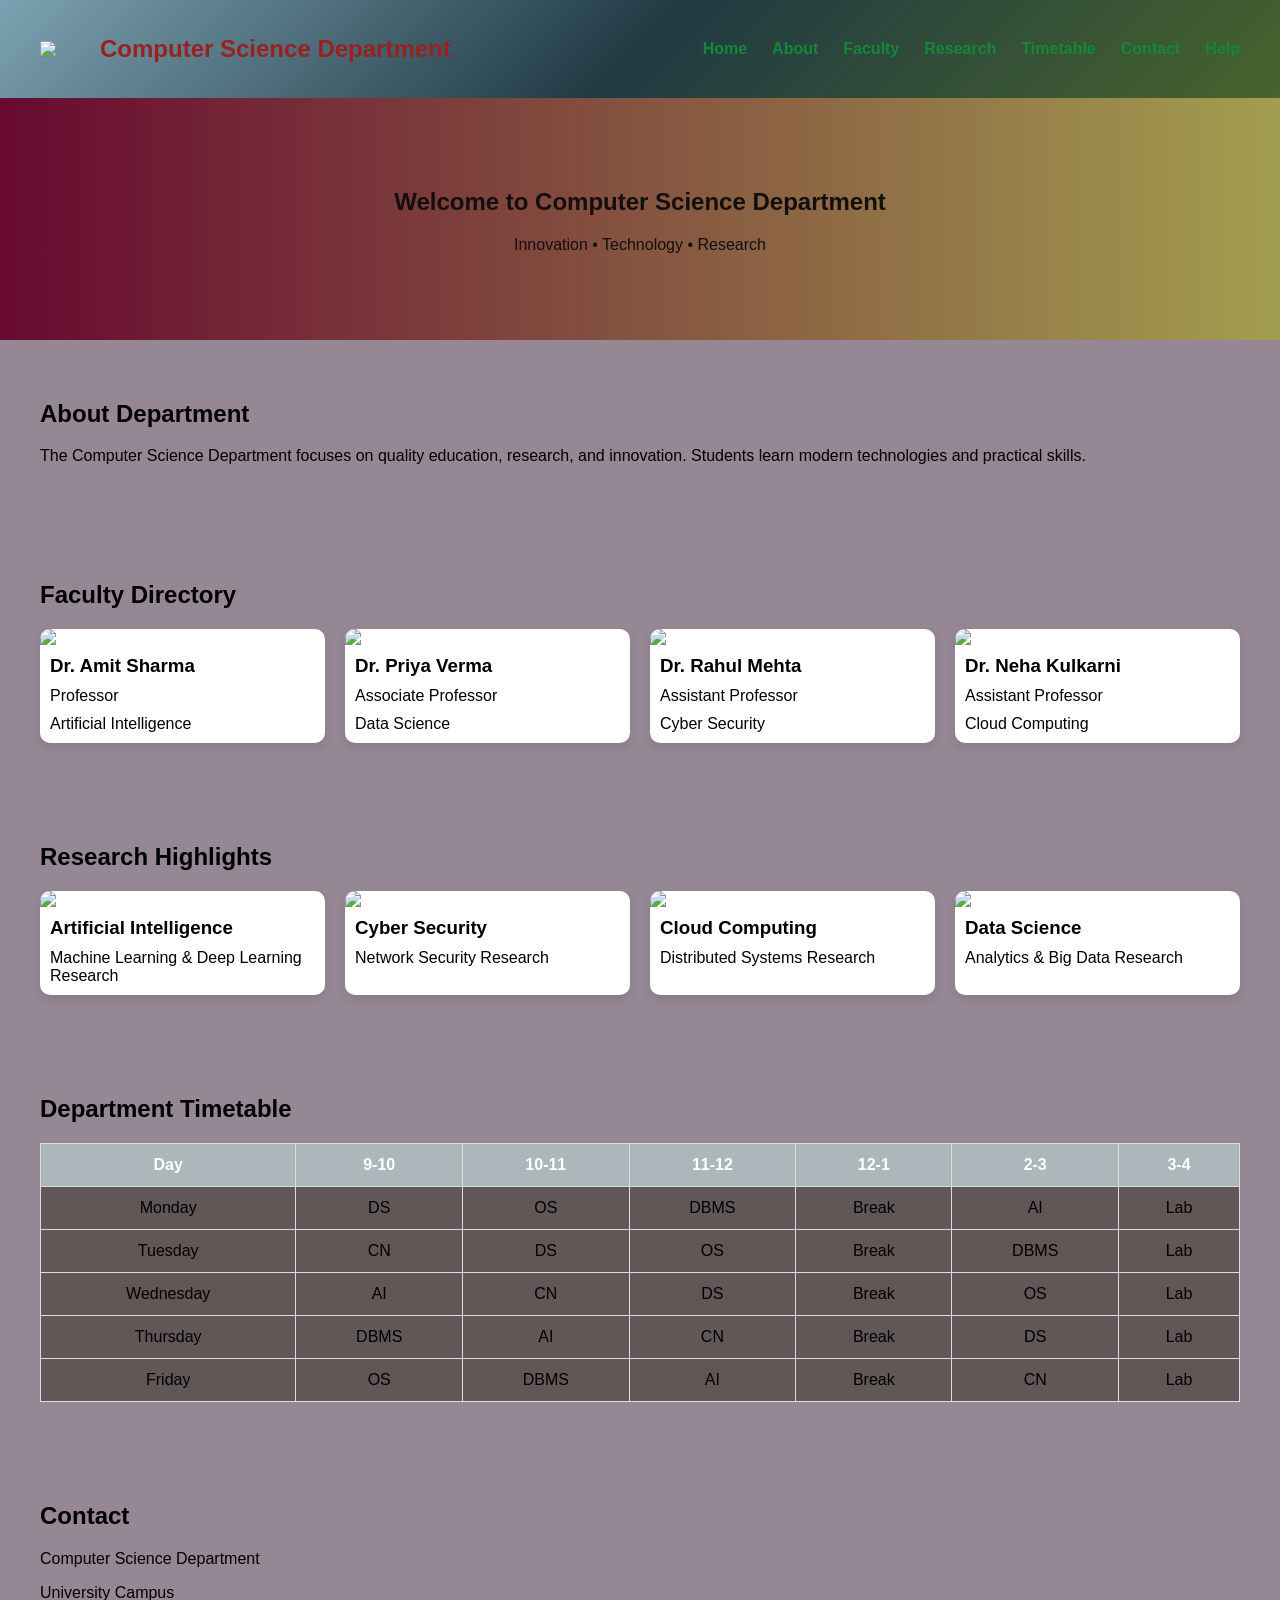
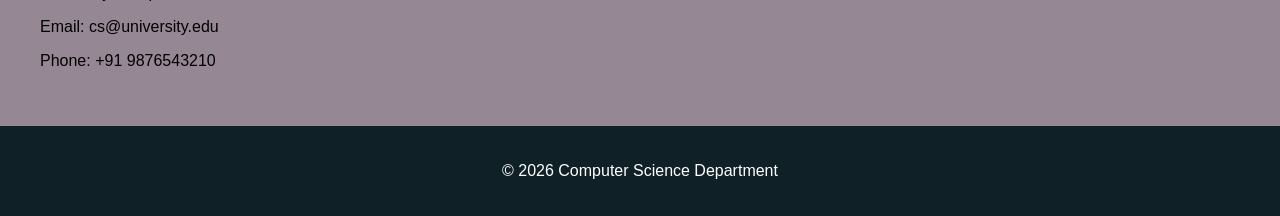
==== experiential.html @ 4ec0f90a "make a cse department website" ====
<!DOCTYPE html>
<html lang="en">

<head>
<meta charset="UTF-8">
<meta name="viewport" content="width=device-width, initial-scale=1.0">
<title>Computer Science Department</title>
<link rel="stylesheet" href="style.css">
</head>

<body>

<header class="header">

<div class="logo">
<img src="https://cdn-icons-png.flaticon.com/512/3135/3135755.png">
<h2>Computer Science Department</h2>
</div>

<nav class="navbar">
<ul>
<li><a href="#home">Home</a></li>
<li><a href="#about">About</a></li>
<li><a href="#faculty">Faculty</a></li>
<li><a href="#research">Research</a></li>
<li><a href="#timetable">Timetable</a></li>
<li><a href="#contact">Contact</a></li>
<li><a href="#contact">Help</a></li>
</ul>
</nav>

</header>

<section class="hero" id="home">
<h1>Welcome to Computer Science Department</h1>
<p>Innovation • Technology • Research</p>
</section>

<section id="about">
<h2>About Department</h2>
<p>The Computer Science Department focuses on quality education, research, and innovation. Students learn modern technologies and practical skills.</p>
</section>

<section id="faculty">

<h2>Faculty Directory</h2>

<div class="card-container">

<div class="card">
<img src="https://encrypted-tbn0.gstatic.com/images?q=tbn:ANd9GcR1TeqhVVmmTycRITb6mKWR4IgjsB3_jpi8Ow&s">
<h3>Dr. Amit Sharma</h3>
<p>Professor</p>
<p>Artificial Intelligence</p>
</div>

<div class="card">
<img src="https://images.unsplash.com/photo-1607746882042-944635dfe10e">
<h3>Dr. Priya Verma</h3>
<p>Associate Professor</p>
<p>Data Science</p>
</div>

<div class="card">
<img src="https://img.freepik.com/free-photo/portrait-confident-senior-businessman-office_1262-2396.jpg?semt=ais_hybrid&w=740&q=80">
<h3>Dr. Rahul Mehta</h3>
<p>Assistant Professor</p>
<p>Cyber Security</p>
</div>

<div class="card">
<img src="https://www.shutterstock.com/image-photo/mature-female-professor-standing-college-260nw-2505143617.jpg">
<h3>Dr. Neha Kulkarni</h3>
<p>Assistant Professor</p>
<p>Cloud Computing</p>
</div>

</div>

</section>

<section id="research">

<h2>Research Highlights</h2>

<div class="card-container">

<div class="card">
<img src="https://images.unsplash.com/photo-1555949963-aa79dcee981c">
<h3>Artificial Intelligence</h3>
<p>Machine Learning & Deep Learning Research</p>
</div>

<div class="card">
<img src="https://images.unsplash.com/photo-1550751827-4bd374c3f58b">
<h3>Cyber Security</h3>
<p>Network Security Research</p>
</div>

<div class="card">
<img src="https://images.unsplash.com/photo-1451187580459-43490279c0fa">
<h3>Cloud Computing</h3>
<p>Distributed Systems Research</p>
</div>

<div class="card">
<img src="https://images.unsplash.com/photo-1551288049-bebda4e38f71">
<h3>Data Science</h3>
<p>Analytics & Big Data Research</p>
</div>

</div>

</section>

<section id="timetable">

<h2>Department Timetable</h2>

<div class="table-container">

<table>

<tr>
<th>Day</th>
<th>9-10</th>
<th>10-11</th>
<th>11-12</th>
<th>12-1</th>
<th>2-3</th>
<th>3-4</th>
</tr>

<tr>
<td>Monday</td>
<td>DS</td>
<td>OS</td>
<td>DBMS</td>
<td>Break</td>
<td>AI</td>
<td>Lab</td>
</tr>

<tr>
<td>Tuesday</td>
<td>CN</td>
<td>DS</td>
<td>OS</td>
<td>Break</td>
<td>DBMS</td>
<td>Lab</td>
</tr>

<tr>
<td>Wednesday</td>
<td>AI</td>
<td>CN</td>
<td>DS</td>
<td>Break</td>
<td>OS</td>
<td>Lab</td>
</tr>

<tr>
<td>Thursday</td>
<td>DBMS</td>
<td>AI</td>
<td>CN</td>
<td>Break</td>
<td>DS</td>
<td>Lab</td>
</tr>

<tr>
<td>Friday</td>
<td>OS</td>
<td>DBMS</td>
<td>AI</td>
<td>Break</td>
<td>CN</td>
<td>Lab</td>
</tr>

</table>

</div>

</section>

<section id="contact">

<h2>Contact</h2>

<p>Computer Science Department</p>
<p>University Campus</p>
<p>Email: cs@university.edu</p>
<p>Phone: +91 9876543210</p>

</section>

<footer>

<p>© 2026 Computer Science Department</p>

</footer>

</body>

</html>
---- style.css ----
body {
    margin: 0;
    font-family: Arial, sans-serif;
    background-color: #968794;
}

.header {
    display: flex;
    justify-content: space-between;
    align-items: center;
    padding: 15px 40px;
    background: linear-gradient(135deg, #7ca2b3, #203a43, #47642c);
    color: rgb(153, 34, 30);
    position: sticky;
    top: 0;
    z-index: 1000;
}

.logo {
    display: flex;
    align-items: center;
    gap: 10px;
}

.logo img {
    width: 50px;
    height: auto;
}

.navbar ul {
    display: flex;
    list-style: none;
}

.navbar ul li {
    margin-left: 25px;
}

.navbar ul li a {
    color: rgb(20, 136, 55);
    text-decoration: none;
    font-weight: bold;
    transition: .3s;
}

.navbar ul li a:hover {
    color: #7a7812;
}

.hero {
    background: linear-gradient(to right, #680a31, #a39e4f);
    color: rgb(19, 15, 15);
    text-align: center;
    padding: 70px;
}

section {
    padding: 40px;
}

.card-container {
    display: grid;
    grid-template-columns: repeat(auto-fit, minmax(250px, 1fr));
    gap: 20px;
}

.card {
    background: rgb(255, 255, 255);
    border-radius: 10px;
    box-shadow: 0 4px 10px rgba(0, 0, 0, 0.1);
    overflow: hidden;
    transition: .3s;
    display: flex;
    flex-direction: column;
    height: 100%;
}

.card h3 {
    padding: 10px;
    margin: 0;
}

.card p {
    padding: 0 10px 10px;
    margin: 0;
}

table {
    width: 100%;
    border-collapse: collapse;
    background: rgb(97, 87, 87);
}

th {
    background: #acb7bb;
    color: white;
}

th,
 td {
    padding: 12px;
    border: 1px solid #dddddd;
    text-align: center;
}

footer {
    background: #0f2027;
    color: rgb(255, 255, 255);
    text-align: center;
    padding: 20px;
}

.table-container {
    overflow-x: auto;
}

@media (max-width: 768px) {
    .header {
        flex-direction: column;
    }
    .navbar ul {
        flex-direction: column;
    }
    .navbar ul li {
        margin: 10px 0;
    }
}
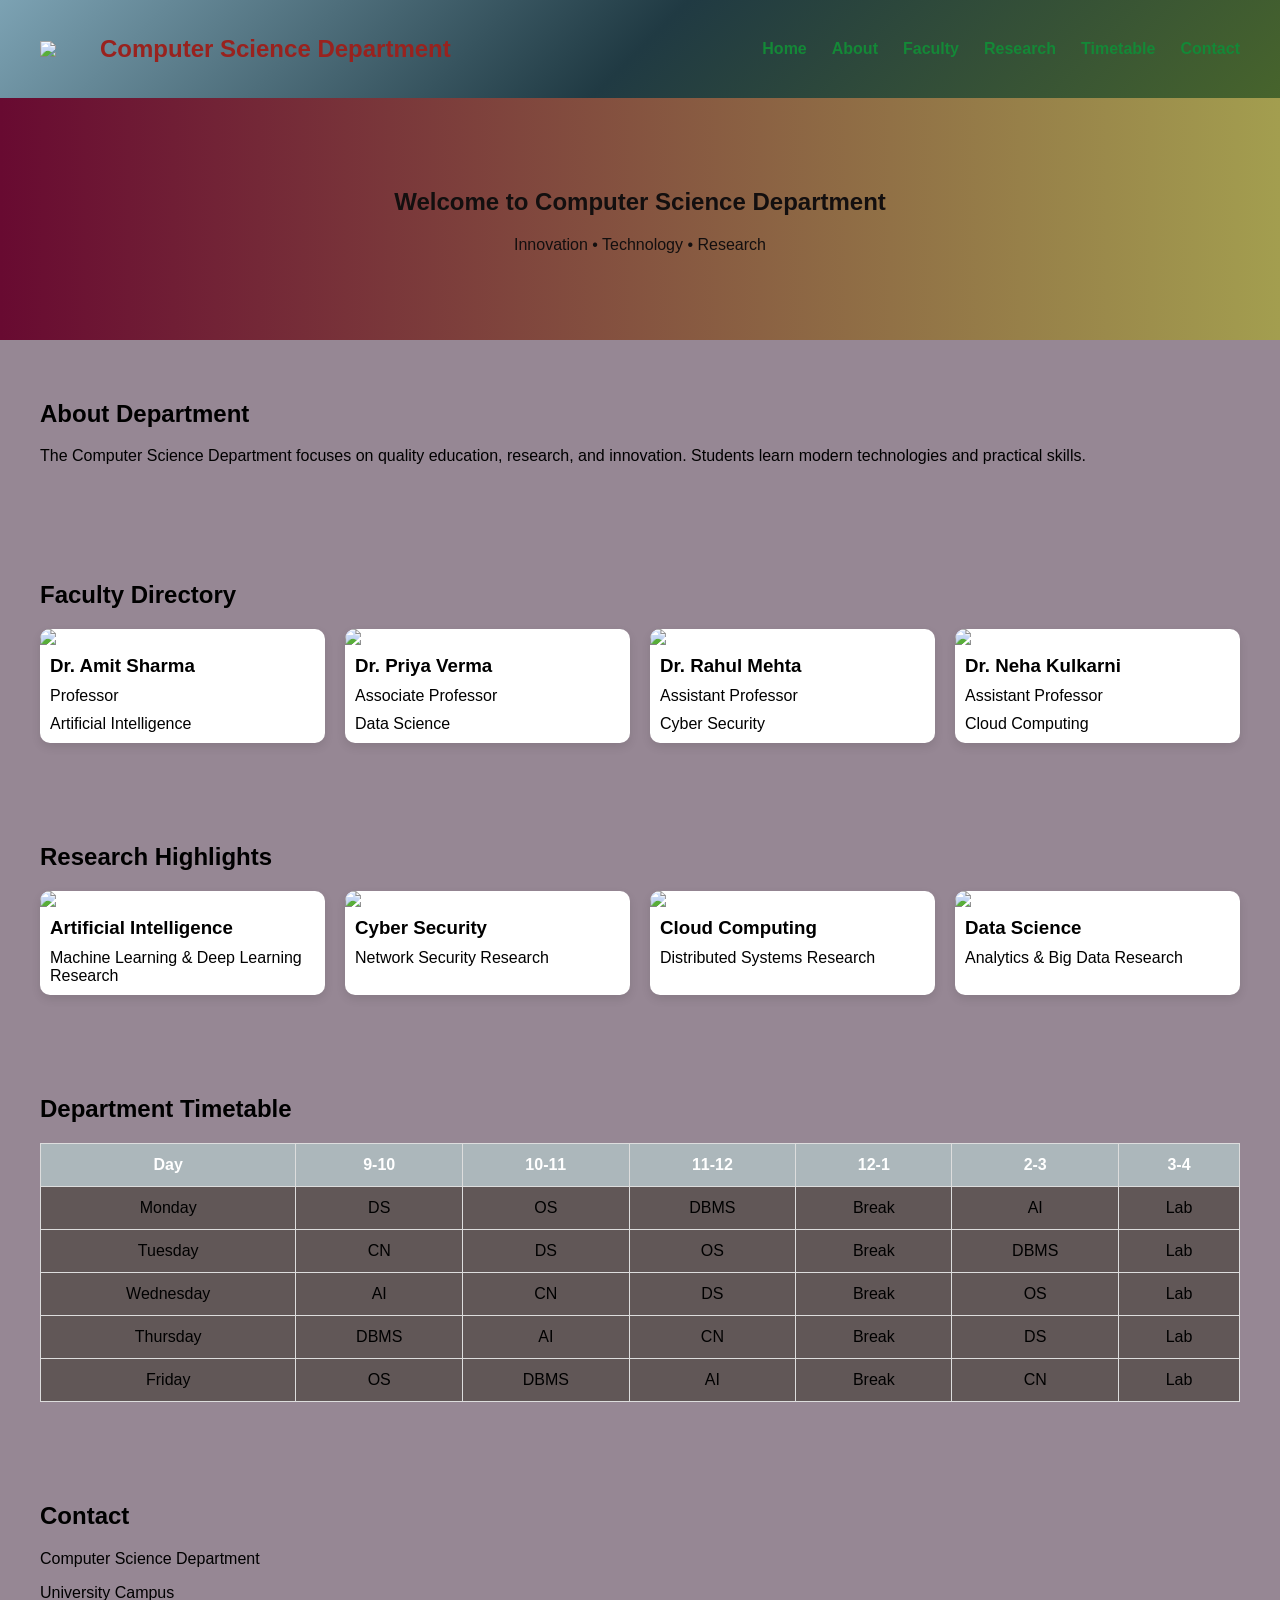
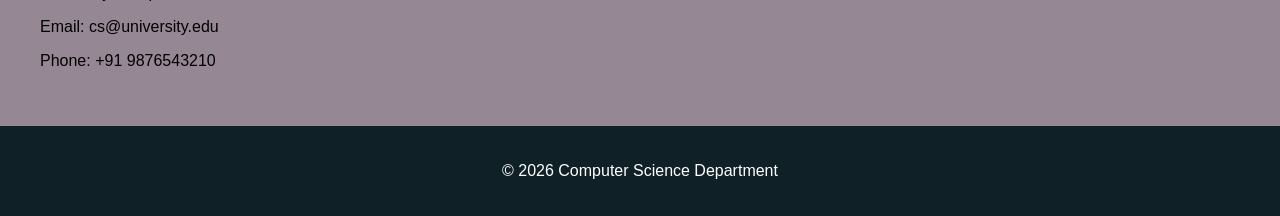
==== commit e4f71df1: "change the bgcolor" ====
--- a/experiential.html
+++ b/experiential.html
@@ -25,7 +25,7 @@
 <li><a href="#research">Research</a></li>
 <li><a href="#timetable">Timetable</a></li>
 <li><a href="#contact">Contact</a></li>
-<li><a href="#contact">Help</a></li>
+
 </ul>
 </nav>
 
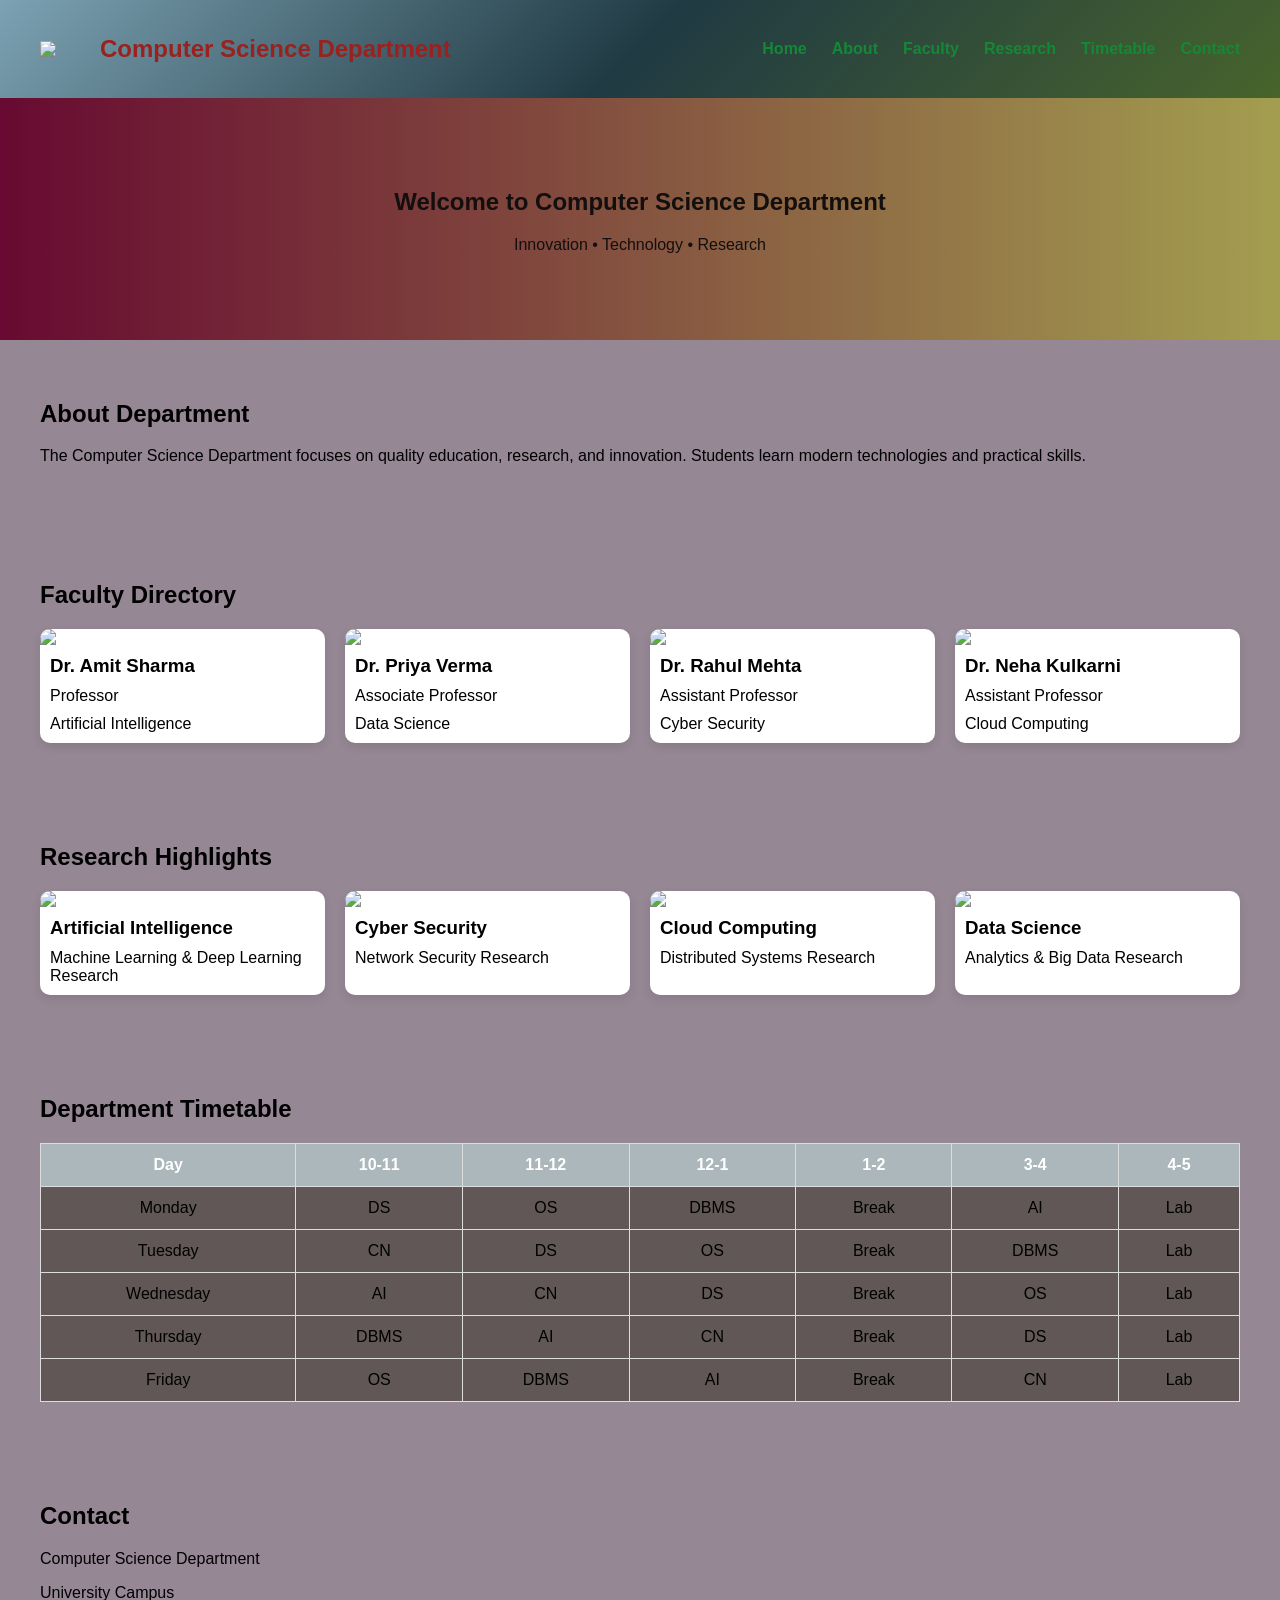
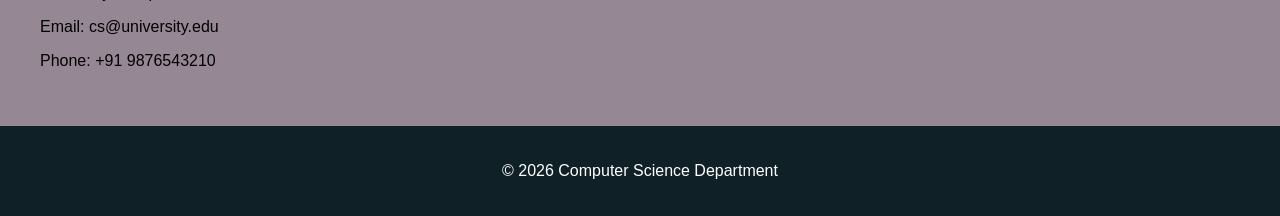
==== commit eceb070a: "change the time table" ====
--- a/experiential.html
+++ b/experiential.html
@@ -123,12 +123,12 @@
 
 <tr>
 <th>Day</th>
-<th>9-10</th>
 <th>10-11</th>
 <th>11-12</th>
 <th>12-1</th>
-<th>2-3</th>
+<th>1-2</th>
 <th>3-4</th>
+<th>4-5</th>
 </tr>
 
 <tr>
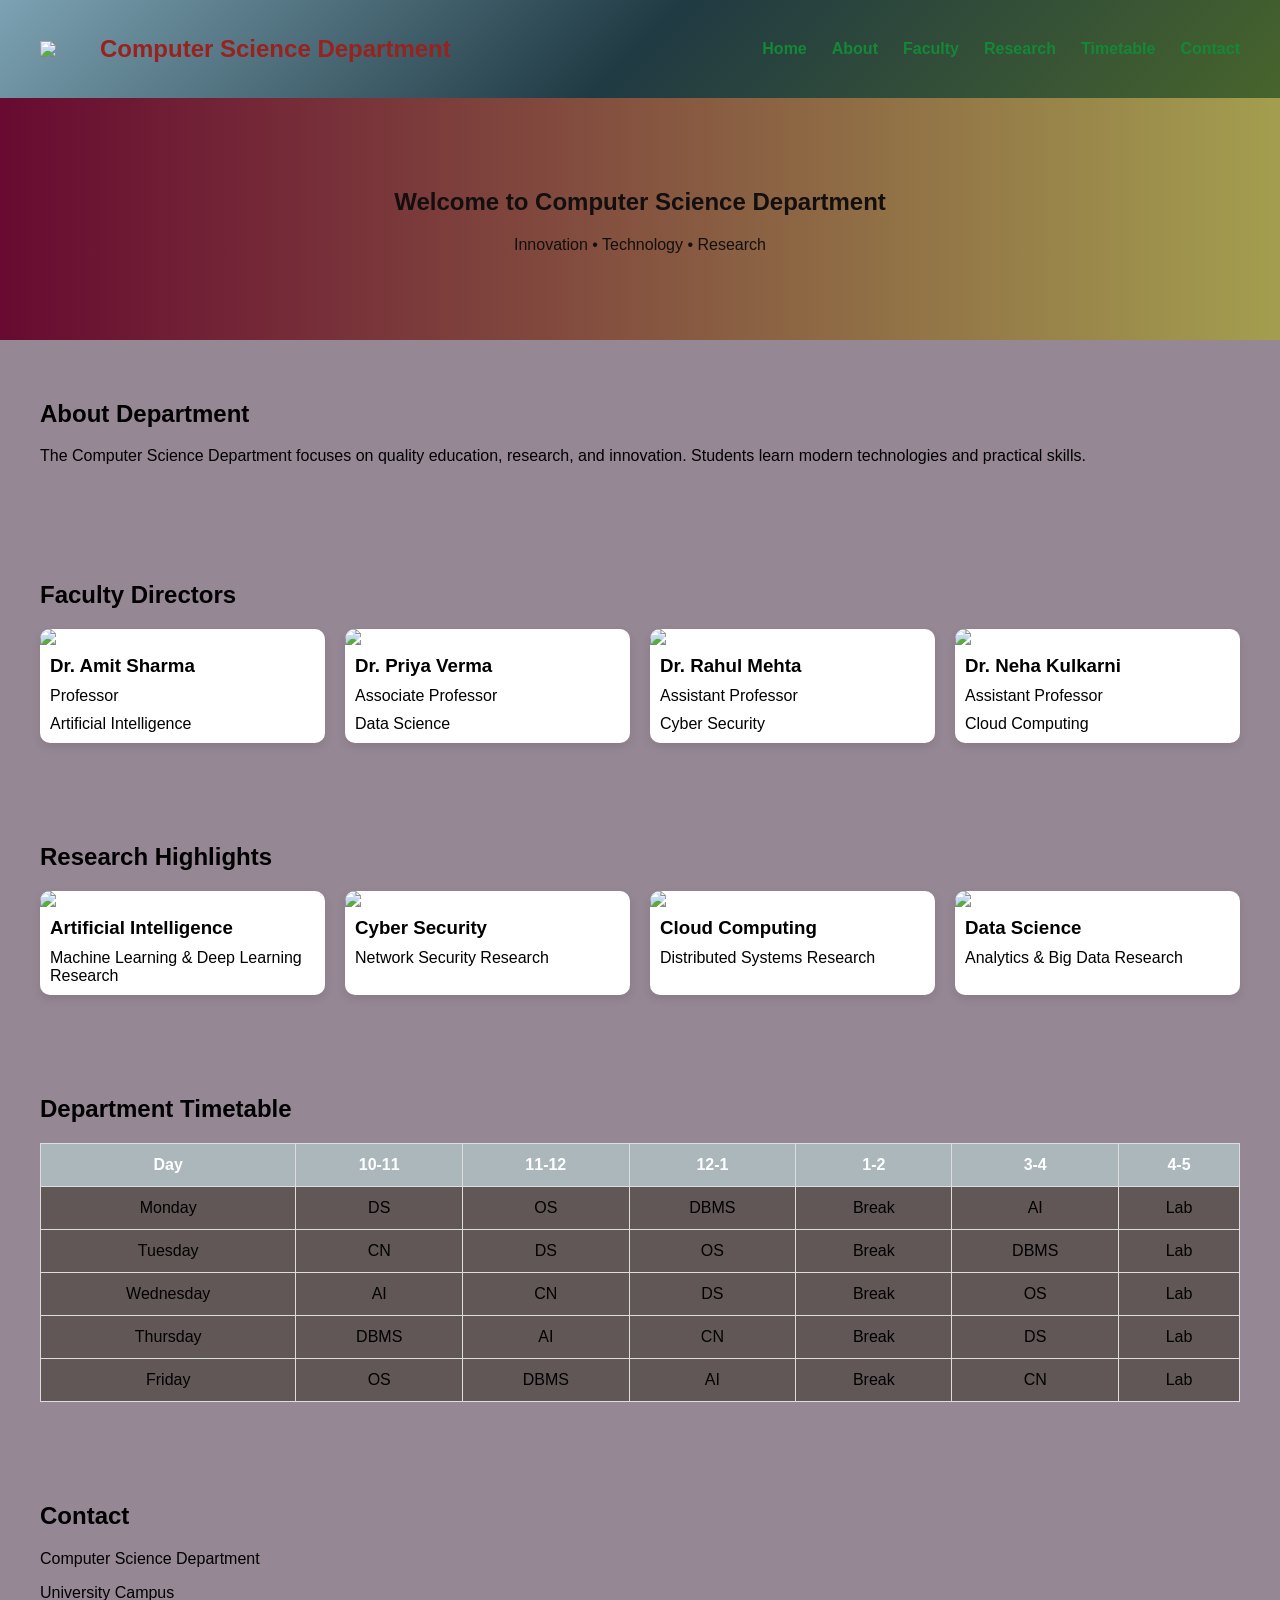
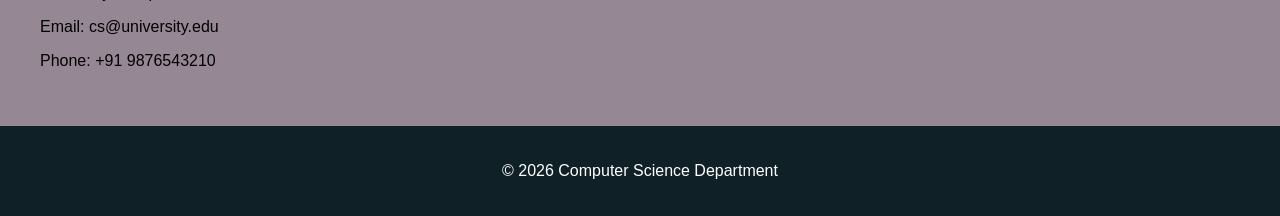
==== commit e34e3c54: "Heading change" ====
--- a/experiential.html
+++ b/experiential.html
@@ -4,7 +4,7 @@
 <head>
 <meta charset="UTF-8">
 <meta name="viewport" content="width=device-width, initial-scale=1.0">
-<title>Computer Science Department</title>
+<title>Experiential Learning</title>
 <link rel="stylesheet" href="style.css">
 </head>
 
@@ -43,7 +43,7 @@
 
 <section id="faculty">
 
-<h2>Faculty Directory</h2>
+<h2>Faculty Directors</h2>
 
 <div class="card-container">
 
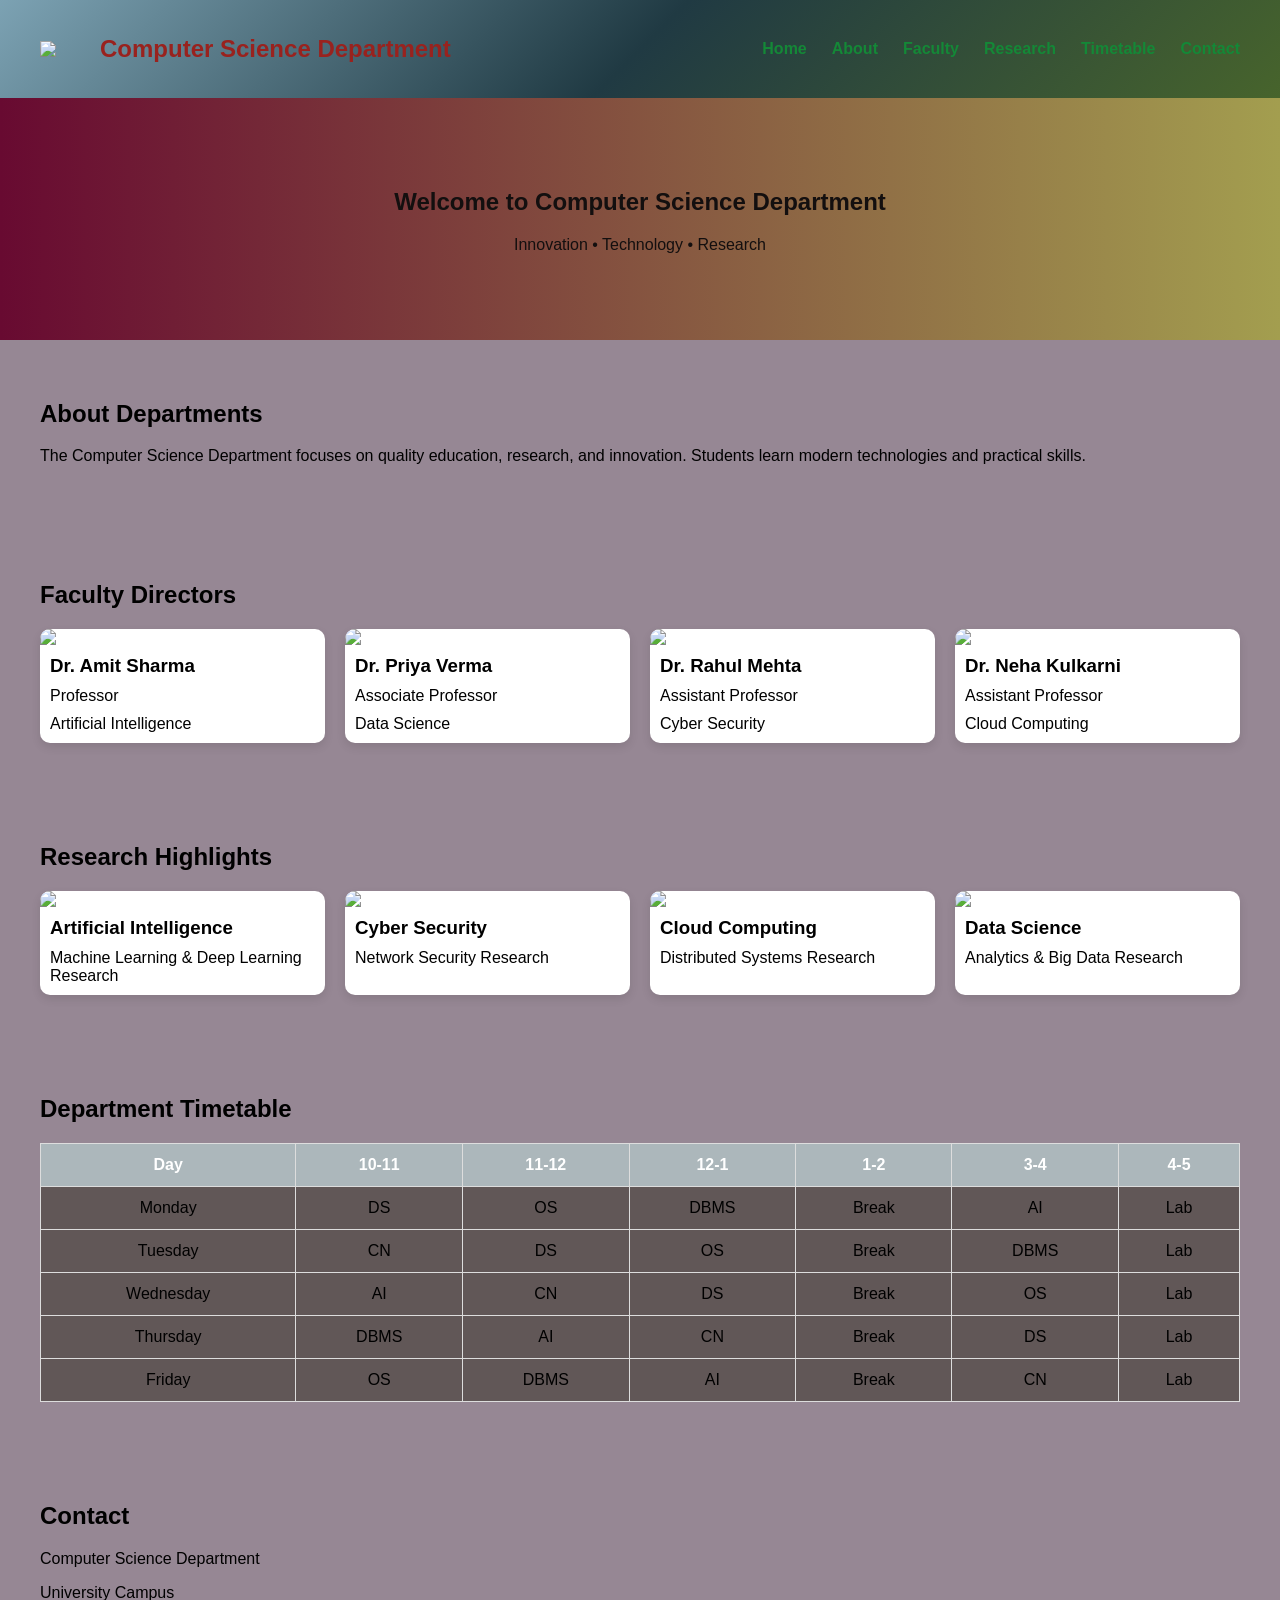
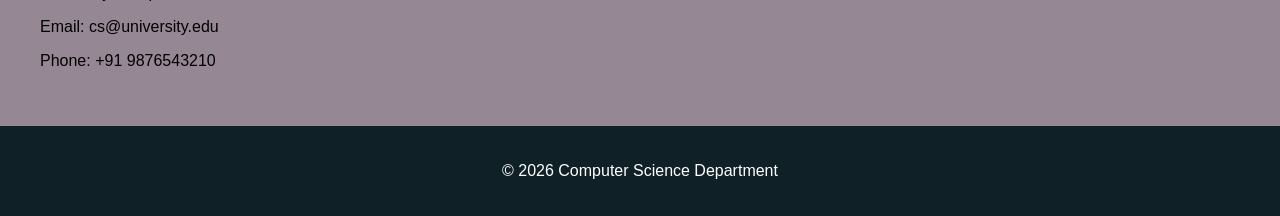
==== commit 8beab5a6: "add img on cards" ====
--- a/experiential.html
+++ b/experiential.html
@@ -37,7 +37,7 @@
 </section>
 
 <section id="about">
-<h2>About Department</h2>
+<h2>About Departments</h2>
 <p>The Computer Science Department focuses on quality education, research, and innovation. Students learn modern technologies and practical skills.</p>
 </section>
 
